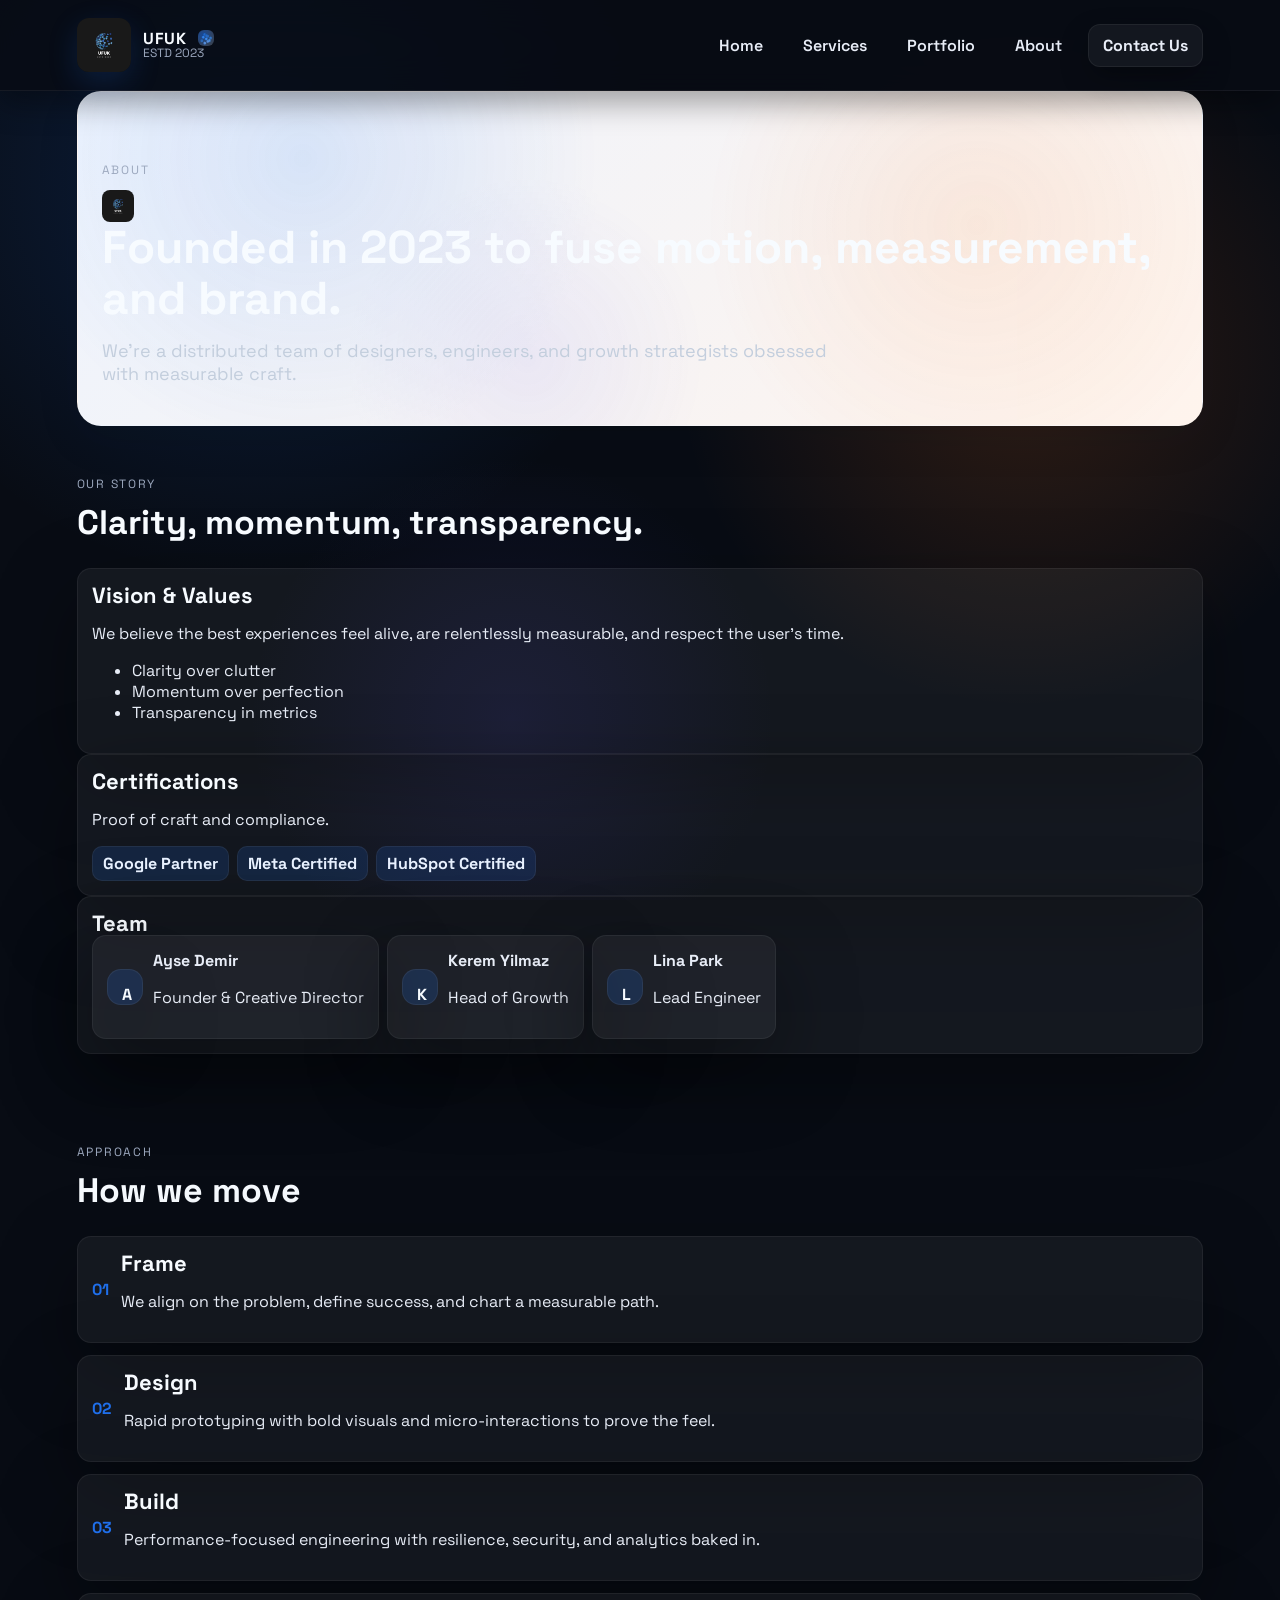
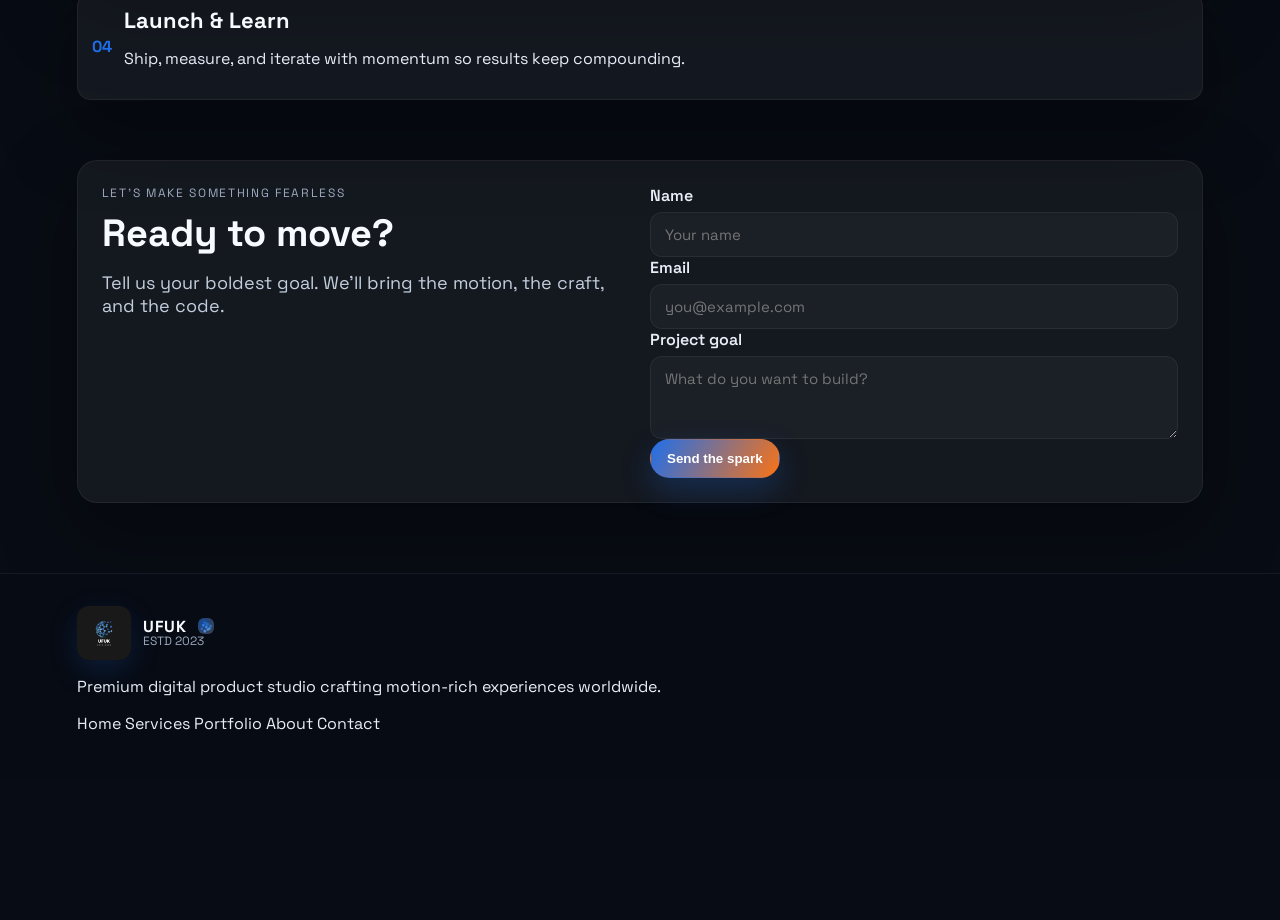
==== about.html @ c29c62eb "update" ====
<!DOCTYPE html>
<html lang="en">
<head>
  <meta charset="UTF-8">
  <meta name="viewport" content="width=device-width, initial-scale=1.0">
  <title>UFUK | About</title>
  <link rel="icon" type="image/jpeg" sizes="32x32" href="logo.jpeg">
  <link rel="shortcut icon" href="logo.jpeg">
  <link rel="apple-touch-icon" href="logo.jpeg">
  <link rel="canonical" href="https://ufuk.it.com/about.html">
  <link rel="preconnect" href="https://fonts.googleapis.com">
  <link rel="preconnect" href="https://fonts.gstatic.com" crossorigin>
  <link href="https://fonts.googleapis.com/css2?family=Space+Grotesk:wght@400;500;600;700&display=swap" rel="stylesheet">
  <link rel="stylesheet" href="style.css">
</head>
<body>

  <div class="page-wrap">
    <header class="nav">
      <div class="brand">
        <img src="logo.jpeg" alt="UFUK logo">
        <div class="brand-text">
          <span class="brand-name">UFUK <span class="logo-chip" aria-hidden="true"></span></span>
          <span class="brand-sub">ESTD 2023</span>
        </div>
      </div>
      <nav class="nav-links">
        <a href="/">Home</a>
        <a href="services.html">Services</a>
        <a href="portfolio.html">Portfolio</a>
        <a href="about.html">About</a>
        <a href="contact.html" class="pill">Contact Us</a>
      </nav>
    </header>

    <main>
      <section class="hero slim-hero">
        <div class="hero-copy">
          <p class="eyebrow">About</p>
          <h1><img class="inline-logo" src="logo.jpeg" alt="UFUK icon"> Founded in 2023 to fuse motion, measurement, and brand.</h1>
          <p class="lede">We’re a distributed team of designers, engineers, and growth strategists obsessed with measurable craft.</p>
        </div>
      </section>

      <section class="section about">
        <div class="section-header">
          <p class="eyebrow">Our story</p>
          <h2>Clarity, momentum, transparency.</h2>
        </div>
        <div class="about-grid">
          <div class="about-card">
            <h3>Vision & Values</h3>
            <p>We believe the best experiences feel alive, are relentlessly measurable, and respect the user's time.</p>
            <ul>
              <li>Clarity over clutter</li>
              <li>Momentum over perfection</li>
              <li>Transparency in metrics</li>
            </ul>
          </div>
          <div class="about-card">
            <h3>Certifications</h3>
            <p>Proof of craft and compliance.</p>
            <div class="badges">
              <span class="badge">Google Partner</span>
              <span class="badge">Meta Certified</span>
              <span class="badge">HubSpot Certified</span>
            </div>
          </div>
          <div class="about-card team">
            <h3>Team</h3>
            <div class="team-list">
              <div class="member">
                <div class="avatar">A</div>
                <div>
                  <strong>Ayse Demir</strong>
                  <p>Founder & Creative Director</p>
                </div>
              </div>
              <div class="member">
                <div class="avatar">K</div>
                <div>
                  <strong>Kerem Yilmaz</strong>
                  <p>Head of Growth</p>
                </div>
              </div>
              <div class="member">
                <div class="avatar">L</div>
                <div>
                  <strong>Lina Park</strong>
                  <p>Lead Engineer</p>
                </div>
              </div>
            </div>
          </div>
        </div>
      </section>

      <section class="section steps">
        <div class="section-header">
          <p class="eyebrow">Approach</p>
          <h2>How we move</h2>
        </div>
        <div class="step-list">
          <div class="step">
            <div class="step-number">01</div>
            <div>
              <h3>Frame</h3>
              <p>We align on the problem, define success, and chart a measurable path.</p>
            </div>
          </div>
          <div class="step">
            <div class="step-number">02</div>
            <div>
              <h3>Design</h3>
              <p>Rapid prototyping with bold visuals and micro-interactions to prove the feel.</p>
            </div>
          </div>
          <div class="step">
            <div class="step-number">03</div>
            <div>
              <h3>Build</h3>
              <p>Performance-focused engineering with resilience, security, and analytics baked in.</p>
            </div>
          </div>
          <div class="step">
            <div class="step-number">04</div>
            <div>
              <h3>Launch & Learn</h3>
              <p>Ship, measure, and iterate with momentum so results keep compounding.</p>
            </div>
          </div>
        </div>
      </section>

      <section class="section cta">
        <div class="cta-box">
          <div>
            <p class="eyebrow">Let’s make something fearless</p>
            <h2>Ready to move?</h2>
            <p class="lede">Tell us your boldest goal. We'll bring the motion, the craft, and the code.</p>
          </div>
          <form class="cta-form">
            <label>
              Name
              <input type="text" placeholder="Your name">
            </label>
            <label>
              Email
              <input type="email" placeholder="you@example.com">
            </label>
            <label>
              Project goal
              <textarea rows="3" placeholder="What do you want to build?"></textarea>
            </label>
            <button type="submit" class="pill primary">Send the spark</button>
          </form>
        </div>
      </section>
    </main>

    <footer class="footer">
      <div class="brand">
        <img src="logo.jpeg" alt="UFUK logo small">
        <div class="brand-text">
          <span class="brand-name">UFUK <span class="logo-chip" aria-hidden="true"></span></span>
          <span class="brand-sub">ESTD 2023</span>
        </div>
      </div>
      <p>Premium digital product studio crafting motion-rich experiences worldwide.</p>
      <div class="footer-links">
        <a href="/">Home</a>
        <a href="services.html">Services</a>
        <a href="portfolio.html">Portfolio</a>
        <a href="about.html">About</a>
        <a href="contact.html">Contact</a>
      </div>
    </footer>
  </div>
  <script src="script.js"></script>
</body>
</html>
---- style.css ----
:root {
  --ink: #0f172a;
  --muted: #4b5563;
  --accent: #1f6feb;
  --accent-2: #f97316;
  --bg: #080c14;
  --panel: #0f1729;
  --card: #10192b;
  --border: rgba(255, 255, 255, 0.08);
  --muted-border: rgba(255, 255, 255, 0.06);
  --shadow: 0 28px 80px rgba(0, 0, 0, 0.35);
  --gradient: radial-gradient(circle at 20% 20%, rgba(31, 111, 235, 0.2), transparent 32%),
              radial-gradient(circle at 80% 40%, rgba(249, 115, 22, 0.16), transparent 30%),
              radial-gradient(circle at 40% 80%, rgba(79, 70, 229, 0.12), transparent 25%);
  font-family: 'Space Grotesk', system-ui, -apple-system, sans-serif;
  color: var(--ink);
  background: var(--bg);
}

* {
  box-sizing: border-box;
}

body {
  margin: 0;
  background: var(--bg);
  color: #e8edf7;
  min-height: 100vh;
  overflow-x: hidden;
  background-image: var(--gradient);
  background-attachment: fixed;
}

a {
  color: inherit;
  text-decoration: none;
}

img {
  max-width: 100%;
  display: block;
}

.page-wrap {
  position: relative;
  min-height: 100vh;
  padding-bottom: 140px;
  z-index: 1;
  isolation: isolate;
}

.side-veil {
  position: fixed;
  top: 0;
  width: 36vw;
  height: 100vh;
  filter: blur(100px);
  opacity: 0.5;
  pointer-events: none;
  z-index: 0;
}

.side-veil.left {
  left: -12vw;
  background: radial-gradient(circle at 50% 30%, rgba(31, 111, 235, 0.32), transparent 60%),
              radial-gradient(circle at 30% 80%, rgba(96, 165, 250, 0.22), transparent 55%);
}

.side-veil.right {
  right: -10vw;
  background: radial-gradient(circle at 60% 20%, rgba(249, 115, 22, 0.28), transparent 55%),
              radial-gradient(circle at 40% 80%, rgba(255, 200, 160, 0.18), transparent 60%);
}

.nav {
  position: sticky;
  top: 0;
  z-index: 5;
  display: flex;
  align-items: center;
  justify-content: space-between;
  padding: 18px 6vw;
  background: rgba(8, 12, 20, 0.82);
  backdrop-filter: blur(18px);
  border-bottom: 1px solid var(--muted-border);
  box-shadow: 0 12px 30px rgba(0, 0, 0, 0.35);
  color: #e8edf7;
}

.brand {
  display: flex;
  align-items: center;
  gap: 12px;
}

.brand img {
  height: 54px;
  width: 54px;
  object-fit: cover;
  border-radius: 12px;
  box-shadow: 0 10px 30px rgba(31, 111, 235, 0.18);
}

.brand-text {
  display: grid;
  line-height: 1.1;
}

.brand-name {
  font-weight: 700;
  letter-spacing: 0.05em;
  color: #f7fbff;
}

.logo-chip {
  display: inline-block;
  width: 16px;
  height: 16px;
  margin-left: 6px;
  border-radius: 6px;
  background: radial-gradient(circle at 30% 30%, rgba(31, 111, 235, 0.6), rgba(255, 255, 255, 0.2)),
              url('favicon.svg') center/cover no-repeat;
  vertical-align: -2px;
}

.brand-sub {
  font-size: 12px;
  color: #9ca8be;
}

.nav-links {
  display: flex;
  align-items: center;
  gap: 12px;
  font-weight: 600;
  color: #e8edf7;
}

.nav-links a {
  padding: 10px 14px;
  border-radius: 12px;
  transition: color 180ms ease, background 180ms ease, transform 180ms ease;
}

.nav-links a:hover {
  color: var(--accent);
  background: rgba(31, 111, 235, 0.12);
  transform: translateY(-2px);
}

.pill {
  border-radius: 999px;
  padding: 11px 16px;
  border: 1px solid var(--muted-border);
  display: inline-flex;
  align-items: center;
  gap: 8px;
  font-weight: 700;
  color: #e8edf7;
  background: rgba(255, 255, 255, 0.05);
  box-shadow: 0 12px 28px rgba(0, 0, 0, 0.26);
  transition: transform 200ms ease, box-shadow 200ms ease, background 200ms ease, color 200ms ease;
}

.pill:hover {
  transform: translateY(-2px);
  box-shadow: 0 18px 40px rgba(0, 0, 0, 0.38);
  color: #fff;
}

main {
  position: relative;
  z-index: 1;
}

.home {
  padding: 26px 6vw 80px;
  display: grid;
  gap: 70px;
}

.eyebrow {
  text-transform: uppercase;
  letter-spacing: 0.14em;
  font-size: 12px;
  color: #9ca8be;
  margin: 0 0 12px;
}

h1, h2, h3 {
  margin: 0 0 16px;
  line-height: 1.1;
  color: #f7fbff;
}

h1 { font-size: clamp(34px, 4.4vw, 56px); }
h2 { font-size: clamp(28px, 3.2vw, 38px); }
h3 { margin: 0 0 10px; font-size: 22px; }

h3 {
  margin: 0;
}

.lede {
  margin: 0;
  max-width: 760px;
  color: #c3cedd;
  font-size: 18px;
}

.hero {
  position: relative;
  display: grid;
  grid-template-columns: repeat(auto-fit, minmax(320px, 1fr));
  gap: 30px;
  align-items: center;
  padding: 32px;
  border-radius: 32px;
  border: 1px solid var(--muted-border);
  background: linear-gradient(135deg, rgba(16, 25, 43, 0.92), rgba(10, 14, 24, 0.9));
  box-shadow: var(--shadow);
  overflow: hidden;
}

.hero::after {
  content: "";
  position: absolute;
  inset: 0;
  background: var(--gradient);
  opacity: 0.6;
  z-index: 0;
}

.hero-copy, .hero-visual {
  position: relative;
  z-index: 1;
}

.hero-badges {
  display: flex;
  gap: 10px;
  flex-wrap: wrap;
  margin-bottom: 12px;
}

.pill-soft {
  background: rgba(255, 255, 255, 0.06);
  border-color: rgba(255, 255, 255, 0.12);
  color: #d9e4f5;
  box-shadow: none;
}

.hero-actions {
  display: flex;
  gap: 10px;
  flex-wrap: wrap;
  margin: 18px 0 12px;
}

.link-inline {
  display: inline-flex;
  gap: 6px;
  align-items: center;
  font-weight: 700;
  color: var(--accent);
}

.hero-metrics {
  display: grid;
  grid-template-columns: repeat(auto-fit, minmax(220px, 1fr));
  gap: 12px;
  margin-top: 18px;
}

.metric-card {
  background: rgba(255, 255, 255, 0.04);
  border: 1px solid var(--muted-border);
  border-radius: 18px;
  padding: 16px;
  box-shadow: var(--shadow);
}

.metric-card h3 {
  font-size: 30px;
  margin: 4px 0;
  color: var(--accent);
}

.hero-visual {
  background: rgba(255, 255, 255, 0.04);
  border: 1px solid var(--muted-border);
  border-radius: 22px;
  padding: 18px;
  box-shadow: var(--shadow);
  backdrop-filter: blur(4px);
}

.hero-visual__glow {
  position: absolute;
  inset: 0;
  background: radial-gradient(circle at 20% 20%, rgba(31, 111, 235, 0.25), transparent 40%),
              radial-gradient(circle at 80% 60%, rgba(249, 115, 22, 0.2), transparent 35%);
  filter: blur(30px);
  z-index: 0;
}

.hero-visual__inner {
  position: relative;
  z-index: 1;
  border: 1px solid var(--muted-border);
  border-radius: 16px;
  padding: 18px;
  background: rgba(8, 12, 20, 0.72);
}

.hero-checklist {
  list-style: none;
  padding: 0;
  margin: 14px 0 0;
  display: grid;
  gap: 10px;
}

.hero-checklist li {
  background: rgba(255, 255, 255, 0.04);
  border: 1px dashed var(--muted-border);
  padding: 12px;
  border-radius: 12px;
}

.hero-checklist span {
  font-weight: 700;
  display: block;
  margin-bottom: 4px;
}

.hero-checklist small {
  color: #9ca8be;
}

.hero-visual__cta {
  display: flex;
  flex-wrap: wrap;
  gap: 8px;
  margin-top: 14px;
}

.section {
  margin: 0;
  padding: 10px 0 0;
}

.section-header {
  max-width: 820px;
  margin-bottom: 18px;
}

.wave {
  background: linear-gradient(180deg, rgba(255, 255, 255, 0.02), rgba(8, 12, 20, 0));
  padding: 10px 0 0;
}

.capsule-grid {
  display: grid;
  grid-template-columns: repeat(auto-fit, minmax(240px, 1fr));
  gap: 16px;
}

.capsule {
  background: rgba(255, 255, 255, 0.04);
  border: 1px solid var(--muted-border);
  border-radius: 18px;
  padding: 18px;
  box-shadow: var(--shadow);
  display: grid;
  gap: 12px;
}

.capsule-top {
  display: flex;
  justify-content: space-between;
  align-items: center;
}

.tag {
  padding: 8px 12px;
  border-radius: 999px;
  background: rgba(31, 111, 235, 0.14);
  color: var(--accent);
  font-weight: 700;
  border: 1px solid rgba(31, 111, 235, 0.3);
}

.dot {
  width: 12px;
  height: 12px;
  border-radius: 50%;
  background: radial-gradient(circle, var(--accent), var(--accent-2));
}

.chip-row {
  display: flex;
  gap: 8px;
  flex-wrap: wrap;
}

.chip {
  display: inline-flex;
  padding: 8px 12px;
  border-radius: 999px;
  background: rgba(255, 255, 255, 0.06);
  color: #d6e1f3;
  border: 1px solid var(--muted-border);
  font-weight: 700;
  font-size: 12px;
}

/* Legacy / other pages service wall */
.services-wall {
  background: rgba(16, 25, 43, 0.8);
  border: 1px solid var(--muted-border);
  border-radius: 24px;
  box-shadow: var(--shadow);
  padding: 26px;
  position: relative;
  overflow: hidden;
}

.services-wall::after {
  content: "";
  position: absolute;
  inset: 10px 12px auto auto;
  width: 220px;
  height: 220px;
  background: url('icon.jpeg') no-repeat center/contain;
  opacity: 0.06;
  filter: drop-shadow(0 12px 20px rgba(0, 0, 0, 0.3));
  pointer-events: none;
}

.services-grid {
  display: grid;
  grid-template-columns: repeat(auto-fit, minmax(260px, 1fr));
  gap: 18px;
}

.service-card {
  background: rgba(255, 255, 255, 0.04);
  border: 1px solid var(--muted-border);
  border-radius: 18px;
  padding: 0;
  box-shadow: var(--shadow);
  overflow: hidden;
  transition: transform 180ms ease, box-shadow 180ms ease, border-color 180ms ease;
}

.service-card:hover {
  transform: translateY(-6px);
  box-shadow: 0 24px 70px rgba(0, 0, 0, 0.35);
  border-color: rgba(31, 111, 235, 0.25);
}

.service-card summary {
  list-style: none;
  cursor: pointer;
  padding: 18px 18px 16px;
  display: flex;
  align-items: center;
  justify-content: space-between;
  gap: 12px;
}

.service-card summary::-webkit-details-marker {
  display: none;
}

.service-title {
  font-weight: 700;
  line-height: 1.2;
}

.chevron {
  font-size: 22px;
  color: #9ca8be;
  transition: transform 180ms ease, color 180ms ease;
}

.service-card[open] .chevron {
  transform: rotate(90deg);
  color: var(--accent);
}

.service-body {
  padding: 0 18px 18px;
  border-top: 1px solid var(--muted-border);
  color: #c3cedd;
  line-height: 1.6;
  background: linear-gradient(180deg, rgba(31, 111, 235, 0.08), transparent 30%);
}

.service-body p {
  margin: 14px 0 0;
}

.case-grid {
  display: grid;
  grid-template-columns: repeat(auto-fit, minmax(260px, 1fr));
  gap: 14px;
}

.case-card {
  background: linear-gradient(160deg, rgba(16, 25, 43, 0.9), rgba(12, 18, 32, 0.8));
  border: 1px solid var(--muted-border);
  border-radius: 18px;
  padding: 18px;
  box-shadow: var(--shadow);
  position: relative;
}

.case-top {
  display: flex;
  justify-content: space-between;
  align-items: center;
  margin-bottom: 8px;
}

.stat-bubble {
  padding: 8px 12px;
  border-radius: 12px;
  background: rgba(31, 111, 235, 0.15);
  color: #e3ecff;
  font-weight: 700;
  border: 1px solid var(--muted-border);
}

.process-rail {
  display: grid;
  grid-template-columns: repeat(auto-fit, minmax(260px, 1fr));
  gap: 12px;
}

.process-step {
  background: rgba(255, 255, 255, 0.04);
  border: 1px solid var(--muted-border);
  border-radius: 16px;
  padding: 14px;
  display: flex;
  gap: 12px;
  align-items: flex-start;
  box-shadow: var(--shadow);
}

.step-number {
  font-weight: 800;
  color: var(--accent);
}

.cta-banner {
  background: linear-gradient(120deg, rgba(31, 111, 235, 0.35), rgba(249, 115, 22, 0.28));
  border: 1px solid rgba(255, 255, 255, 0.18);
  border-radius: 20px;
  padding: 22px;
  display: flex;
  flex-wrap: wrap;
  align-items: center;
  justify-content: space-between;
  gap: 12px;
  box-shadow: var(--shadow);
}

.cta-actions {
  display: flex;
  gap: 10px;
  flex-wrap: wrap;
}

.tilt-card {
  transition: transform 180ms ease, box-shadow 180ms ease;
}

.footer {
  position: relative;
  margin-top: 30px;
  padding: 32px 6vw 46px;
  border-top: 1px solid var(--muted-border);
  background: rgba(8, 12, 20, 0.92);
  backdrop-filter: blur(10px);
  z-index: 1;
}

.footer-inner {
  display: flex;
  align-items: center;
  justify-content: space-between;
  gap: 20px;
  flex-wrap: wrap;
}

.footer h3 {
  margin: 6px 0 0;
}

.social-links {
  display: flex;
  gap: 12px;
  flex-wrap: wrap;
}

.social-link {
  padding: 10px 14px;
  border-radius: 12px;
  border: 1px solid var(--border);
  background: var(--card);
  box-shadow: 0 10px 28px rgba(15, 23, 42, 0.06);
  font-weight: 600;
  transition: transform 180ms ease, box-shadow 180ms ease, color 180ms ease, border-color 180ms ease;
}

.social-link:hover {
  transform: translateY(-3px);
  box-shadow: 0 18px 40px rgba(15, 23, 42, 0.14);
  color: var(--accent);
  border-color: rgba(31, 111, 235, 0.35);
}

.social-link.highlight {
  background: linear-gradient(120deg, var(--accent), var(--accent-2));
  color: #fff;
  border-color: transparent;
  box-shadow: 0 18px 40px rgba(31, 111, 235, 0.35);
}

.social-link.highlight:hover {
  color: #fff;
  transform: translateY(-4px) scale(1.01);
}

@media (max-width: 720px) {
  .nav {
    padding: 14px 16px;
  }
  .nav-links {
    gap: 8px;
  }
  .services-page {
    padding: 50px 16px 30px;
  }
  .services-wall {
    padding: 18px;
  }
  .services-grid {
    grid-template-columns: 1fr;
  }
}
.reveal {
  animation: fadeUp 420ms ease forwards;
}

@keyframes fadeUp {
  from { opacity: 0; transform: translateY(10px); }
  to { opacity: 1; transform: translateY(0); }
}
/* Shared section and legacy layouts so other pages keep structure */
.section {
  margin: 0 6vw;
  padding: 50px 0 40px;
}

.section-header {
  max-width: 780px;
  margin-bottom: 26px;
}

.section-header h2 {
  margin: 6px 0 10px;
  font-size: clamp(26px, 3vw, 34px);
}

.section-header .lede {
  margin: 0;
}

.hero {
  margin: 0 6vw;
  padding: 70px 0 40px;
  display: grid;
  grid-template-columns: repeat(auto-fit, minmax(280px, 1fr));
  gap: 30px;
  align-items: center;
  background: linear-gradient(135deg, rgba(31, 111, 235, 0.08), rgba(249, 115, 22, 0.08)), #fff;
  border: 1px solid var(--border);
  border-radius: 24px;
  box-shadow: 0 14px 46px rgba(15, 23, 42, 0.08);
}

.hero.slim-hero {
  min-height: auto;
}

.hero-copy {
  padding: 0 24px;
}

.hero-copy h1 {
  font-size: clamp(30px, 4vw, 46px);
}

.hero-actions {
  display: flex;
  gap: 12px;
  flex-wrap: wrap;
  margin-top: 16px;
}

.stats {
  background: rgba(255, 255, 255, 0.05);
  border: 1px solid var(--muted-border);
  border-radius: 24px;
  padding: 40px 26px;
  box-shadow: var(--shadow);
}

.stats-grid {
  display: grid;
  grid-template-columns: repeat(auto-fit, minmax(150px, 1fr));
  gap: 20px;
  text-align: center;
}

.stat h3 {
  font-size: 36px;
  font-weight: 700;
  color: var(--accent);
  margin: 0 0 8px;
}

.stat p {
  margin: 0;
  color: #c3cedd;
  font-weight: 600;
}

.inline-logo {
  height: 32px;
  width: 32px;
  object-fit: cover;
  margin-right: 10px;
  vertical-align: middle;
  border-radius: 8px;
}

/* Legacy service cards in services.html */
article.service-card {
  padding: 18px;
}

.service-card ul {
  padding-left: 20px;
  margin: 14px 0 0;
  color: #c3cedd;
}

.card-top {
  display: flex;
  align-items: center;
  justify-content: space-between;
  margin-bottom: 10px;
  font-weight: 700;
}

.tag {
  padding: 6px 10px;
  border-radius: 10px;
  background: rgba(31, 111, 235, 0.16);
  color: #e8f1ff;
  border: 1px solid var(--muted-border);
}

.price {
  color: #c3cedd;
}

/* CTA + contact form */
.section.cta {
  padding-top: 20px;
}

.cta-box {
  background: rgba(255, 255, 255, 0.05);
  border: 1px solid var(--muted-border);
  border-radius: 20px;
  padding: 24px;
  box-shadow: var(--shadow);
  display: grid;
  grid-template-columns: repeat(auto-fit, minmax(260px, 1fr));
  gap: 20px;
}

.cta-form label {
  display: grid;
  gap: 6px;
  font-weight: 600;
  color: #e8edf7;
}

.cta-form input,
.cta-form textarea {
  padding: 12px 14px;
  border-radius: 12px;
  border: 1px solid var(--muted-border);
  background: rgba(255, 255, 255, 0.03);
  font-family: inherit;
  font-size: 15px;
  color: #f7fbff;
}

.contact-info {
  background: rgba(255, 255, 255, 0.04);
  border: 1px dashed var(--muted-border);
  border-radius: 14px;
  padding: 14px;
}

.socials {
  display: flex;
  gap: 10px;
  flex-wrap: wrap;
}

.socials a {
  padding: 8px 12px;
  border-radius: 10px;
  background: rgba(255, 255, 255, 0.06);
  border: 1px solid var(--muted-border);
  font-weight: 600;
  color: #e8edf7;
}

/* FAQ + blog */
.faq-list details {
  background: rgba(255, 255, 255, 0.05);
  border: 1px solid var(--muted-border);
  border-radius: 14px;
  padding: 12px 14px;
  margin-bottom: 10px;
  box-shadow: var(--shadow);
  color: #e8edf7;
}

.faq-list summary {
  cursor: pointer;
  font-weight: 700;
  color: #f7fbff;
}

.blog-grid,
.portfolio-grid {
  display: grid;
  grid-template-columns: repeat(auto-fit, minmax(260px, 1fr));
  gap: 16px;
}

.tile,
.folio-card,
.quote-card,
.about-card,
.step,
.member,
.member .avatar {
  background: rgba(255, 255, 255, 0.05);
  border: 1px solid var(--muted-border);
  border-radius: 14px;
  padding: 14px;
  box-shadow: var(--shadow);
}

.tile h3,
.folio-card h3,
.about-card h3 {
  margin-top: 0;
  color: #f7fbff;
}

.metrics,
.badges,
.team-list {
  display: flex;
  gap: 8px;
  flex-wrap: wrap;
}

.badge {
  padding: 6px 10px;
  border-radius: 10px;
  background: rgba(31, 111, 235, 0.16);
  color: #e8f1ff;
  border: 1px solid var(--muted-border);
  font-weight: 700;
}

.step-list {
  display: grid;
  gap: 12px;
}

.step {
  display: flex;
  gap: 12px;
  align-items: center;
}

.step-number {
  font-weight: 800;
  color: var(--accent);
}

.member {
  display: flex;
  gap: 10px;
  align-items: center;
}

.member .avatar {
  height: 36px;
  width: 36px;
  display: grid;
  place-items: center;
  font-weight: 800;
  color: #f7fbff;
  background: rgba(31, 111, 235, 0.18);
}
.pill.primary {
  background: linear-gradient(120deg, var(--accent), var(--accent-2));
  color: #fff;
  border-color: transparent;
  box-shadow: 0 12px 30px rgba(31, 111, 235, 0.25);
}

.pill.ghost {
  background: #f1f5f9;
  color: var(--ink);
}

.tilt-card {
  transition: transform 180ms ease, box-shadow 180ms ease;
}

@media (max-width: 900px) {
  .nav {
    padding: 14px 18px;
  }
  .home {
    padding: 18px 18px 60px;
    gap: 50px;
  }
  .hero {
    padding: 22px;
  }
  .hero-metrics {
    grid-template-columns: repeat(auto-fit, minmax(180px, 1fr));
  }
  .cta-banner {
    flex-direction: column;
    align-items: flex-start;
  }
}

@media (max-width: 720px) {
  .nav {
    padding: 14px 16px;
  }
  .nav-links {
    gap: 8px;
  }
  .services-page {
    padding: 50px 16px 30px;
  }
  .services-wall {
    padding: 18px;
  }
  .services-grid {
    grid-template-columns: 1fr;
  }
  .hero {
    grid-template-columns: 1fr;
  }
}
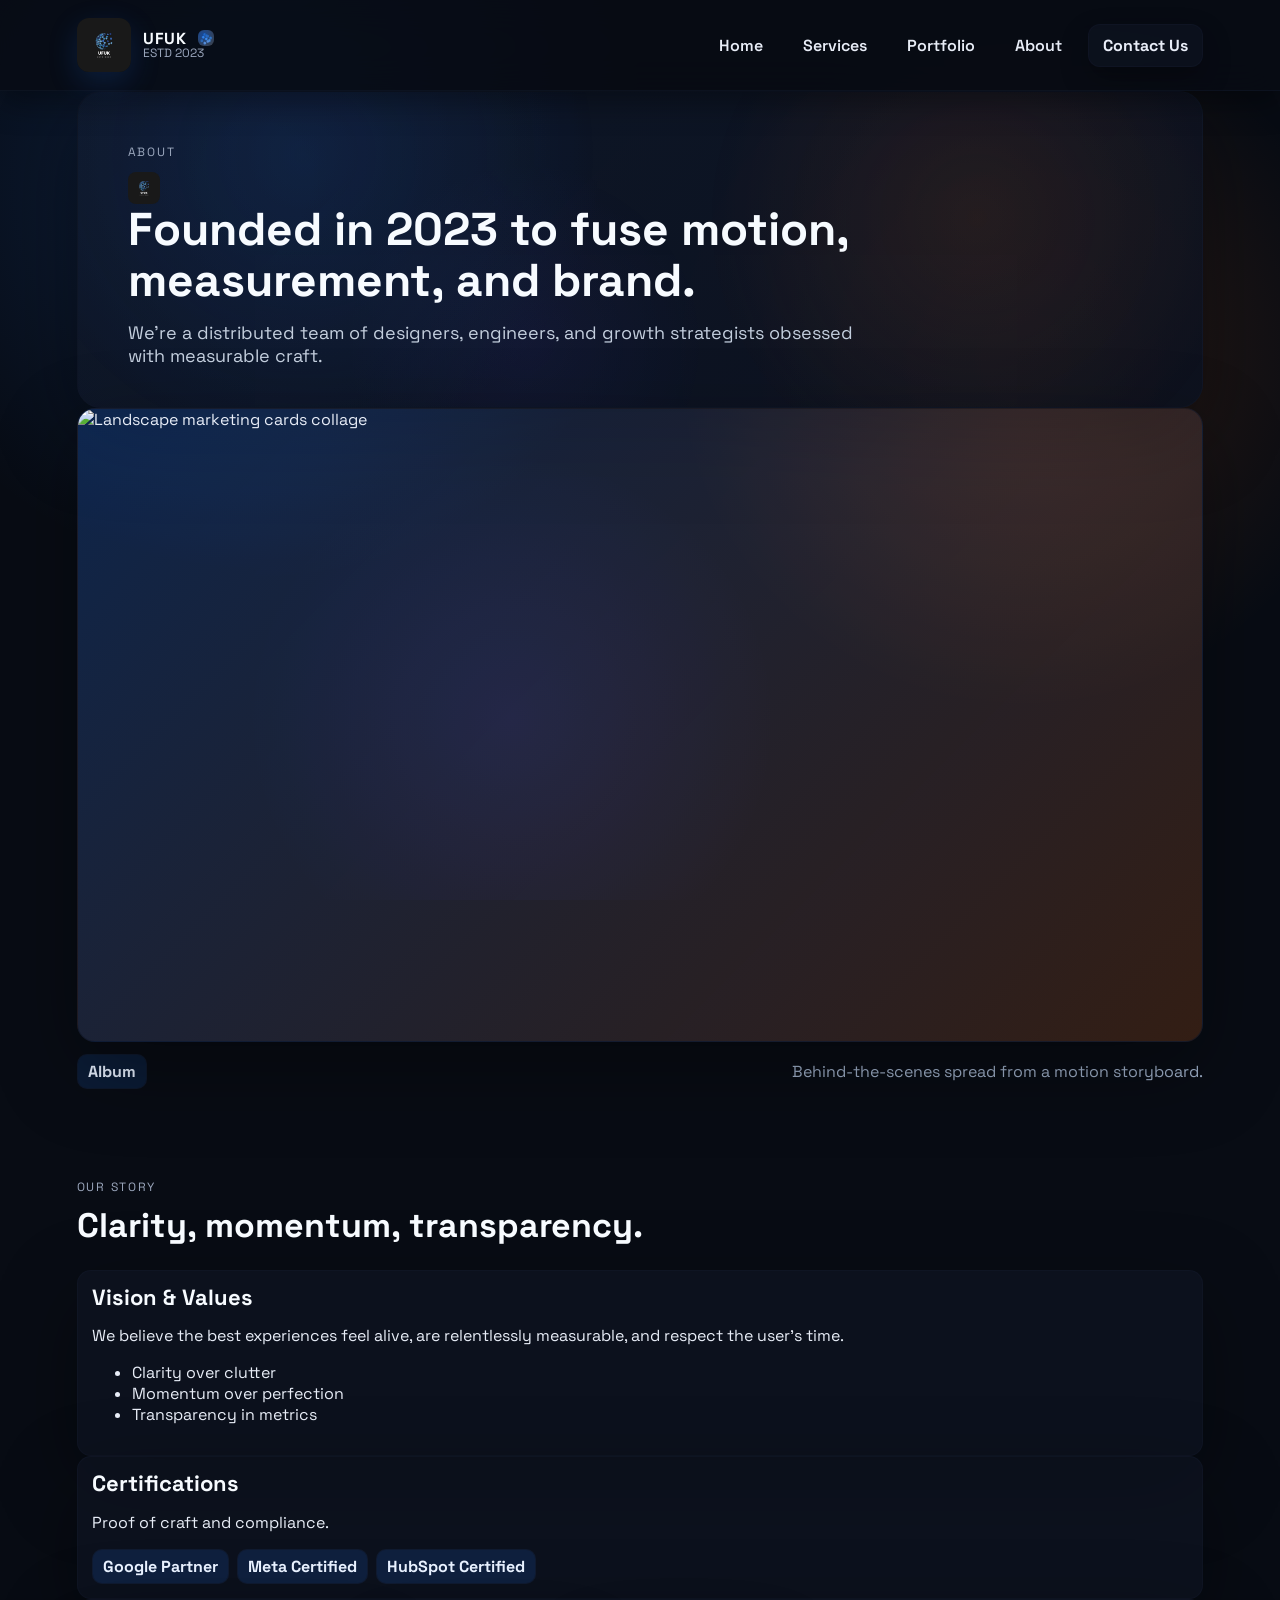
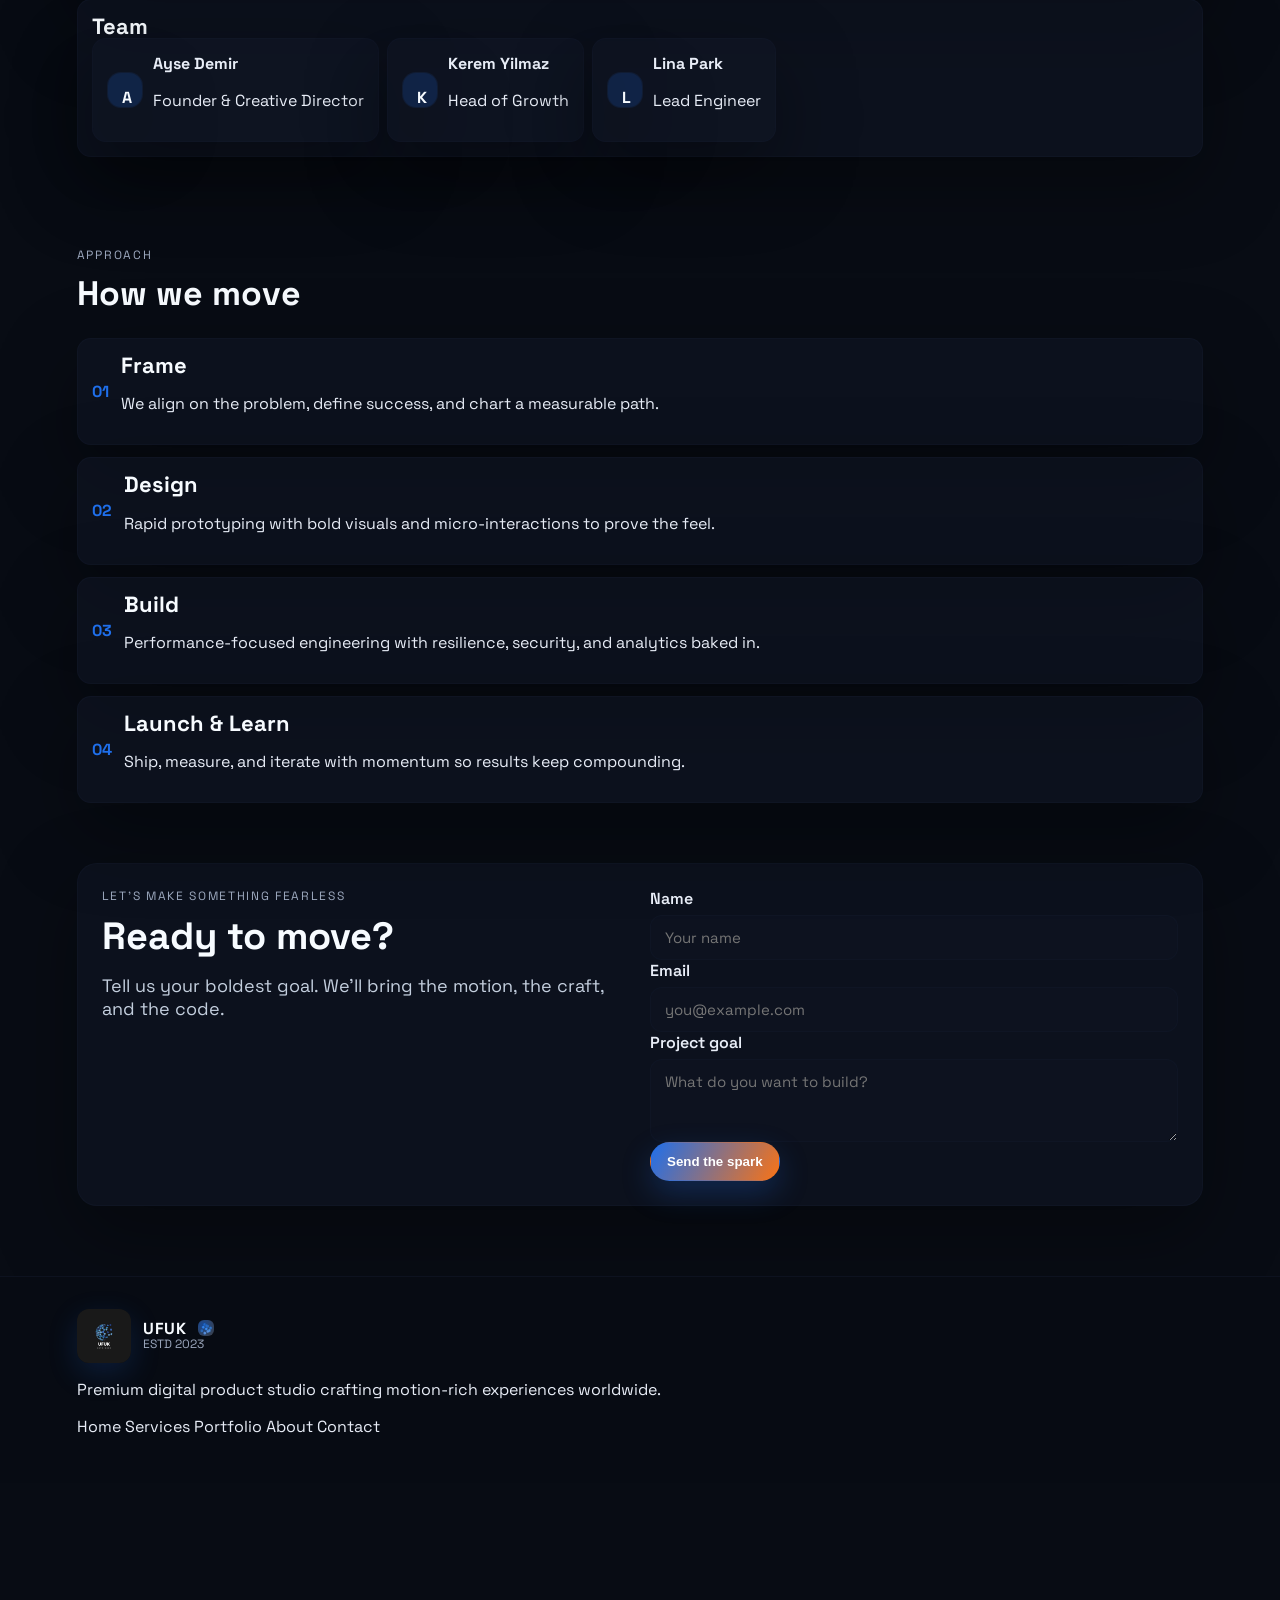
==== commit 72c38199: "update" ====
--- a/about.html
+++ b/about.html
@@ -39,6 +39,16 @@
           <p class="eyebrow">About</p>
           <h1><img class="inline-logo" src="logo.jpeg" alt="UFUK icon"> Founded in 2023 to fuse motion, measurement, and brand.</h1>
           <p class="lede">We’re a distributed team of designers, engineers, and growth strategists obsessed with measurable craft.</p>
+        </div>
+      </section>
+
+      <section class="section album-strip">
+        <div class="album-frame tilt-card">
+          <img src="TL0OQ40ZBvd.png" alt="Landscape marketing cards collage">
+        </div>
+        <div class="album-caption">
+          <span class="tag">Album</span>
+          <p>Behind-the-scenes spread from a motion storyboard.</p>
         </div>
       </section>
 
--- a/style.css
+++ b/style.css
@@ -6,8 +6,17 @@
   --bg: #080c14;
   --panel: #0f1729;
   --card: #10192b;
-  --border: rgba(255, 255, 255, 0.08);
-  --muted-border: rgba(255, 255, 255, 0.06);
+  --frost-base: 18, 24, 40;
+  --frost-02: rgba(var(--frost-base), 0.22);
+  --frost-03: rgba(var(--frost-base), 0.32);
+  --frost-04: rgba(var(--frost-base), 0.42);
+  --frost-05: rgba(var(--frost-base), 0.52);
+  --frost-06: rgba(var(--frost-base), 0.6);
+  --frost-08: rgba(var(--frost-base), 0.72);
+  --frost-12: rgba(var(--frost-base), 0.82);
+  --frost-18: rgba(var(--frost-base), 0.9);
+  --border: var(--frost-08);
+  --muted-border: var(--frost-06);
   --shadow: 0 28px 80px rgba(0, 0, 0, 0.35);
   --gradient: radial-gradient(circle at 20% 20%, rgba(31, 111, 235, 0.2), transparent 32%),
               radial-gradient(circle at 80% 40%, rgba(249, 115, 22, 0.16), transparent 30%),
@@ -157,7 +166,7 @@
   gap: 8px;
   font-weight: 700;
   color: #e8edf7;
-  background: rgba(255, 255, 255, 0.05);
+  background: var(--frost-05);
   box-shadow: 0 12px 28px rgba(0, 0, 0, 0.26);
   transition: transform 200ms ease, box-shadow 200ms ease, background 200ms ease, color 200ms ease;
 }
@@ -244,8 +253,8 @@
 }
 
 .pill-soft {
-  background: rgba(255, 255, 255, 0.06);
-  border-color: rgba(255, 255, 255, 0.12);
+  background: var(--frost-06);
+  border-color: var(--frost-12);
   color: #d9e4f5;
   box-shadow: none;
 }
@@ -273,7 +282,7 @@
 }
 
 .metric-card {
-  background: rgba(255, 255, 255, 0.04);
+  background: var(--frost-04);
   border: 1px solid var(--muted-border);
   border-radius: 18px;
   padding: 16px;
@@ -287,7 +296,7 @@
 }
 
 .hero-visual {
-  background: rgba(255, 255, 255, 0.04);
+  background: var(--frost-04);
   border: 1px solid var(--muted-border);
   border-radius: 22px;
   padding: 18px;
@@ -322,7 +331,7 @@
 }
 
 .hero-checklist li {
-  background: rgba(255, 255, 255, 0.04);
+  background: var(--frost-04);
   border: 1px dashed var(--muted-border);
   padding: 12px;
   border-radius: 12px;
@@ -356,7 +365,7 @@
 }
 
 .wave {
-  background: linear-gradient(180deg, rgba(255, 255, 255, 0.02), rgba(8, 12, 20, 0));
+  background: linear-gradient(180deg, var(--frost-02), rgba(8, 12, 20, 0));
   padding: 10px 0 0;
 }
 
@@ -367,7 +376,7 @@
 }
 
 .capsule {
-  background: rgba(255, 255, 255, 0.04);
+  background: var(--frost-04);
   border: 1px solid var(--muted-border);
   border-radius: 18px;
   padding: 18px;
@@ -408,7 +417,7 @@
   display: inline-flex;
   padding: 8px 12px;
   border-radius: 999px;
-  background: rgba(255, 255, 255, 0.06);
+  background: var(--frost-06);
   color: #d6e1f3;
   border: 1px solid var(--muted-border);
   font-weight: 700;
@@ -445,7 +454,7 @@
 }
 
 .service-card {
-  background: rgba(255, 255, 255, 0.04);
+  background: var(--frost-04);
   border: 1px solid var(--muted-border);
   border-radius: 18px;
   padding: 0;
@@ -540,7 +549,7 @@
 }
 
 .process-step {
-  background: rgba(255, 255, 255, 0.04);
+  background: var(--frost-04);
   border: 1px solid var(--muted-border);
   border-radius: 16px;
   padding: 14px;
@@ -557,7 +566,7 @@
 
 .cta-banner {
   background: linear-gradient(120deg, rgba(31, 111, 235, 0.35), rgba(249, 115, 22, 0.28));
-  border: 1px solid rgba(255, 255, 255, 0.18);
+  border: 1px solid var(--frost-18);
   border-radius: 20px;
   padding: 22px;
   display: flex;
@@ -682,15 +691,16 @@
 
 .hero {
   margin: 0 6vw;
-  padding: 70px 0 40px;
+  padding: 52px 26px 40px;
   display: grid;
   grid-template-columns: repeat(auto-fit, minmax(280px, 1fr));
   gap: 30px;
   align-items: center;
-  background: linear-gradient(135deg, rgba(31, 111, 235, 0.08), rgba(249, 115, 22, 0.08)), #fff;
-  border: 1px solid var(--border);
+  background: linear-gradient(135deg, rgba(16, 25, 43, 0.9), rgba(12, 18, 32, 0.88));
+  border: 1px solid var(--muted-border);
   border-radius: 24px;
-  box-shadow: 0 14px 46px rgba(15, 23, 42, 0.08);
+  box-shadow: var(--shadow);
+  overflow: hidden;
 }
 
 .hero.slim-hero {
@@ -713,7 +723,7 @@
 }
 
 .stats {
-  background: rgba(255, 255, 255, 0.05);
+  background: var(--frost-05);
   border: 1px solid var(--muted-border);
   border-radius: 24px;
   padding: 40px 26px;
@@ -786,7 +796,7 @@
 }
 
 .cta-box {
-  background: rgba(255, 255, 255, 0.05);
+  background: var(--frost-05);
   border: 1px solid var(--muted-border);
   border-radius: 20px;
   padding: 24px;
@@ -808,14 +818,14 @@
   padding: 12px 14px;
   border-radius: 12px;
   border: 1px solid var(--muted-border);
-  background: rgba(255, 255, 255, 0.03);
+  background: var(--frost-03);
   font-family: inherit;
   font-size: 15px;
   color: #f7fbff;
 }
 
 .contact-info {
-  background: rgba(255, 255, 255, 0.04);
+  background: var(--frost-04);
   border: 1px dashed var(--muted-border);
   border-radius: 14px;
   padding: 14px;
@@ -830,7 +840,7 @@
 .socials a {
   padding: 8px 12px;
   border-radius: 10px;
-  background: rgba(255, 255, 255, 0.06);
+  background: var(--frost-06);
   border: 1px solid var(--muted-border);
   font-weight: 600;
   color: #e8edf7;
@@ -838,7 +848,7 @@
 
 /* FAQ + blog */
 .faq-list details {
-  background: rgba(255, 255, 255, 0.05);
+  background: var(--frost-05);
   border: 1px solid var(--muted-border);
   border-radius: 14px;
   padding: 12px 14px;
@@ -858,6 +868,97 @@
   display: grid;
   grid-template-columns: repeat(auto-fit, minmax(260px, 1fr));
   gap: 16px;
+}
+
+.gallery-grid {
+  display: grid;
+  grid-template-columns: repeat(auto-fit, minmax(240px, 1fr));
+  gap: 14px;
+}
+
+.gallery-card {
+  background: var(--frost-04);
+  border: 1px solid var(--muted-border);
+  border-radius: 16px;
+  padding: 10px;
+  display: grid;
+  gap: 10px;
+  position: relative;
+  overflow: hidden;
+}
+
+.gallery-thumb {
+  position: relative;
+  border-radius: 12px;
+  overflow: hidden;
+  aspect-ratio: 16 / 9;
+  background: linear-gradient(120deg, rgba(31, 111, 235, 0.24), rgba(249, 115, 22, 0.18));
+}
+
+.gallery-thumb img {
+  width: 100%;
+  height: 100%;
+  object-fit: cover;
+  display: block;
+  filter: saturate(1.05);
+}
+
+.gallery-card::after {
+  content: "";
+  position: absolute;
+  inset: 8px;
+  border-radius: 14px;
+  border: 1px solid var(--muted-border);
+  pointer-events: none;
+}
+
+.gallery-meta {
+  display: grid;
+  gap: 6px;
+  padding: 4px;
+  color: #dfe7f5;
+}
+
+.gallery-meta p {
+  margin: 0;
+  color: #b6c3d8;
+  font-size: 14px;
+}
+
+.album-strip {
+  padding-top: 0;
+}
+
+.album-frame {
+  position: relative;
+  border-radius: 18px;
+  overflow: hidden;
+  aspect-ratio: 16 / 9;
+  background: linear-gradient(135deg, rgba(31, 111, 235, 0.25), rgba(249, 115, 22, 0.18));
+  border: 1px solid var(--muted-border);
+  box-shadow: var(--shadow);
+}
+
+.album-frame img {
+  width: 100%;
+  height: 100%;
+  object-fit: cover;
+  display: block;
+  filter: saturate(1.03);
+}
+
+.album-caption {
+  display: flex;
+  align-items: center;
+  justify-content: space-between;
+  gap: 12px;
+  margin-top: 12px;
+  color: #c5d2e6;
+}
+
+.album-caption p {
+  margin: 0;
+  color: #9fb0c9;
 }
 
 .tile,
@@ -867,7 +968,7 @@
 .step,
 .member,
 .member .avatar {
-  background: rgba(255, 255, 255, 0.05);
+  background: var(--frost-05);
   border: 1px solid var(--muted-border);
   border-radius: 14px;
   padding: 14px;
@@ -937,8 +1038,9 @@
 }
 
 .pill.ghost {
-  background: #f1f5f9;
-  color: var(--ink);
+  background: var(--frost-08);
+  color: #e8edf7;
+  border-color: var(--muted-border);
 }
 
 .tilt-card {
@@ -985,3 +1087,4 @@
     grid-template-columns: 1fr;
   }
 }
+
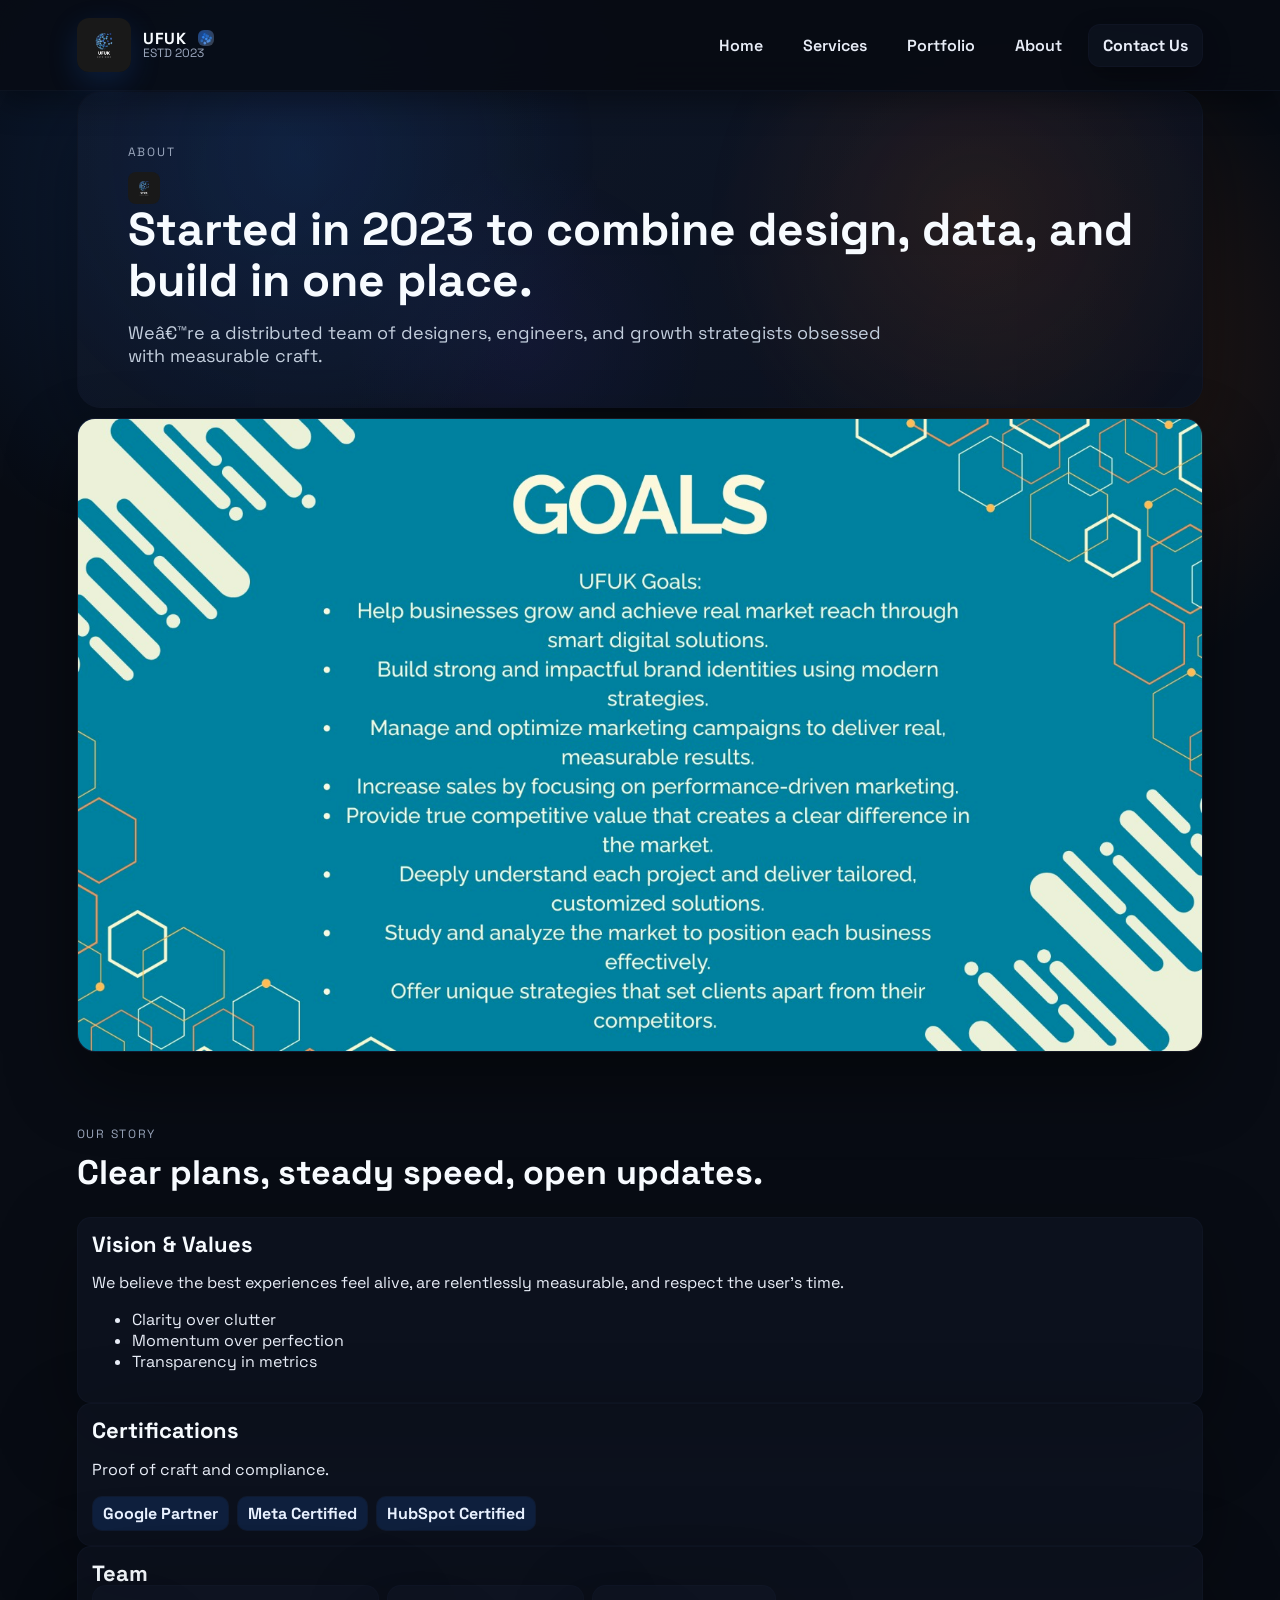
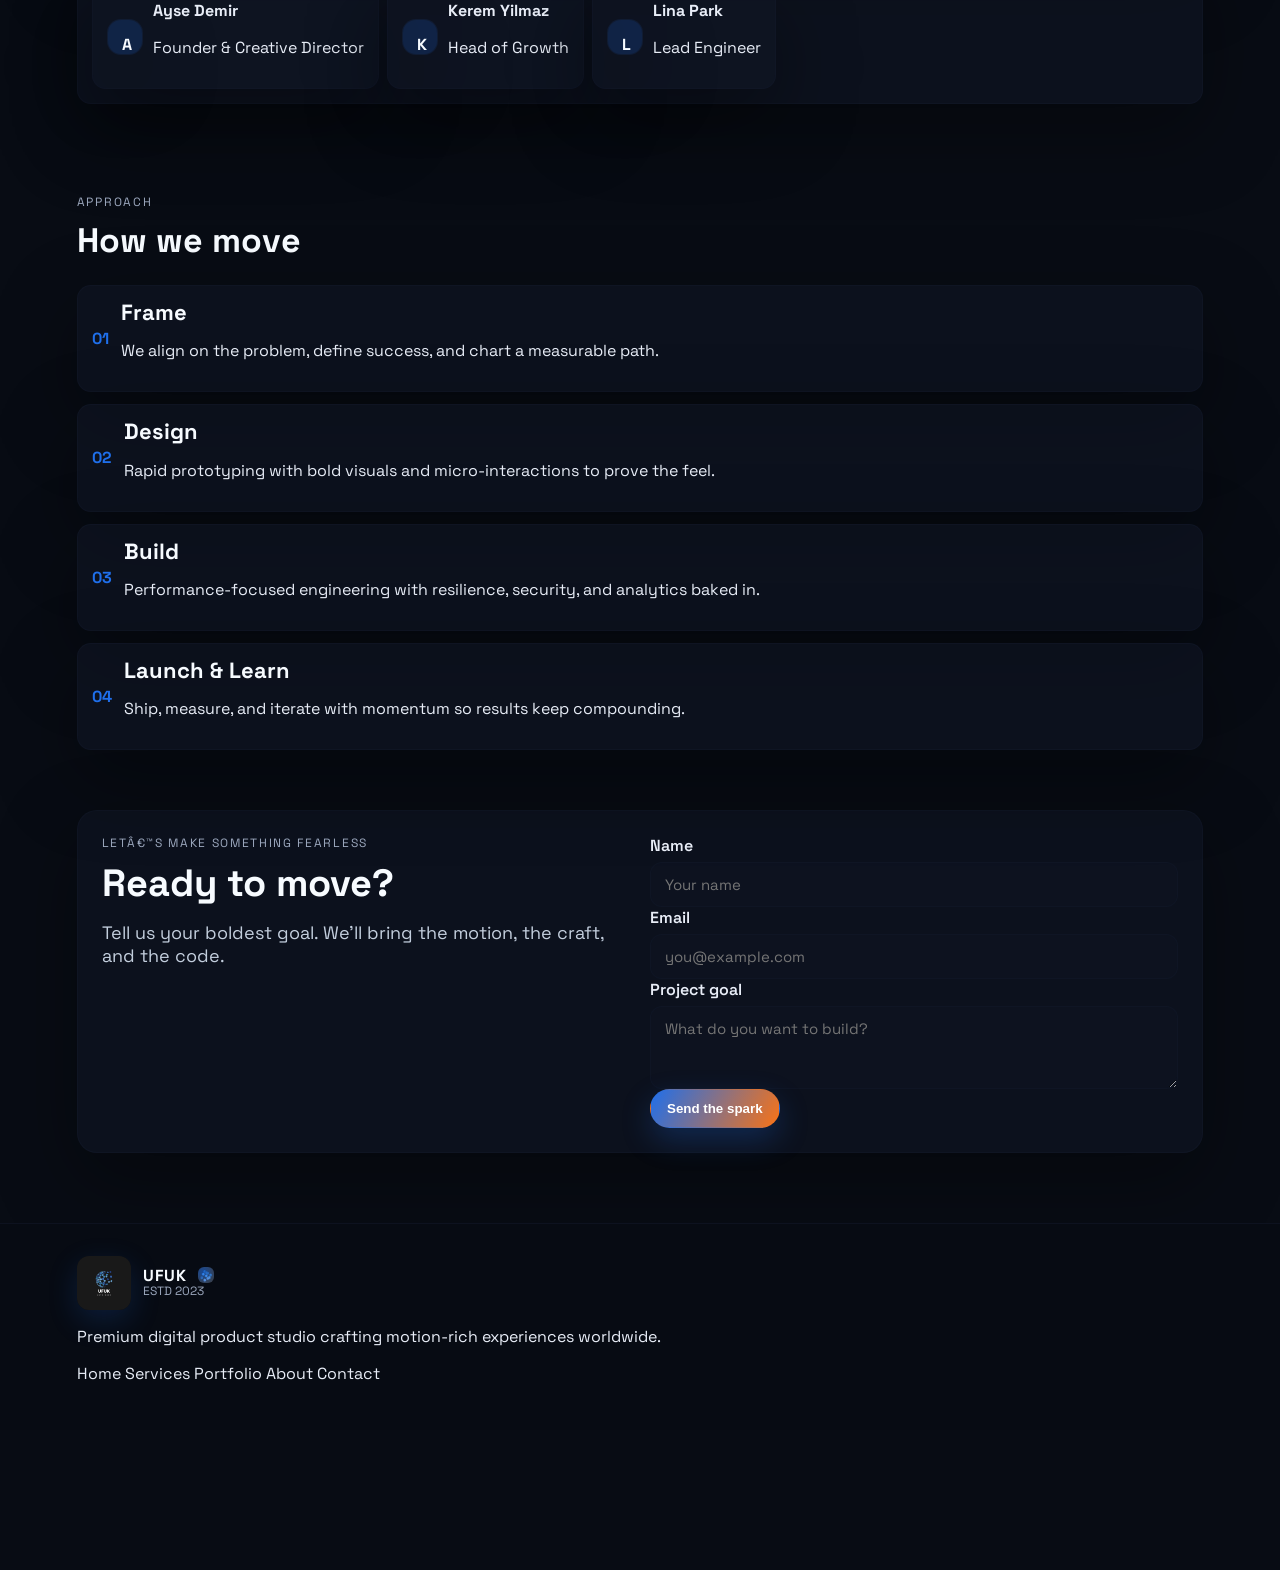
==== commit f0c9d439: "update" ====
--- a/about.html
+++ b/about.html
@@ -1,4 +1,4 @@
-<!DOCTYPE html>
+﻿<!DOCTYPE html>
 <html lang="en">
 <head>
   <meta charset="UTF-8">
@@ -37,14 +37,14 @@
       <section class="hero slim-hero">
         <div class="hero-copy">
           <p class="eyebrow">About</p>
-          <h1><img class="inline-logo" src="logo.jpeg" alt="UFUK icon"> Founded in 2023 to fuse motion, measurement, and brand.</h1>
-          <p class="lede">We’re a distributed team of designers, engineers, and growth strategists obsessed with measurable craft.</p>
+          <h1><img class="inline-logo" src="logo.jpeg" alt="UFUK icon"> Started in 2023 to combine design, data, and build in one place.</h1>
+          <p class="lede">Weâ€™re a distributed team of designers, engineers, and growth strategists obsessed with measurable craft.</p>
         </div>
       </section>
 
       <section class="section album-strip">
         <div class="album-frame tilt-card">
-          <img src="TL0OQ40ZBvd.png" alt="Landscape marketing cards collage">
+          <img src="photo/TL0OQ40ZBvd.png" alt="Landscape marketing cards collage">
         </div>
         <div class="album-caption">
           <span class="tag">Album</span>
@@ -55,7 +55,7 @@
       <section class="section about">
         <div class="section-header">
           <p class="eyebrow">Our story</p>
-          <h2>Clarity, momentum, transparency.</h2>
+          <h2>Clear plans, steady speed, open updates.</h2>
         </div>
         <div class="about-grid">
           <div class="about-card">
@@ -145,7 +145,7 @@
       <section class="section cta">
         <div class="cta-box">
           <div>
-            <p class="eyebrow">Let’s make something fearless</p>
+            <p class="eyebrow">Letâ€™s make something fearless</p>
             <h2>Ready to move?</h2>
             <p class="lede">Tell us your boldest goal. We'll bring the motion, the craft, and the code.</p>
           </div>
@@ -189,3 +189,5 @@
   <script src="script.js"></script>
 </body>
 </html>
+
+
--- a/style.css
+++ b/style.css
@@ -583,8 +583,52 @@
   flex-wrap: wrap;
 }
 
+/* RTL adjustments */
+[dir="rtl"] {
+  direction: rtl;
+}
+
+[dir="rtl"] .nav {
+  text-align: right;
+}
+
+[dir="rtl"] .nav-links {
+  flex-direction: row-reverse;
+}
+
+[dir="rtl"] .hero,
+[dir="rtl"] .capsule-grid,
+[dir="rtl"] .case-grid,
+[dir="rtl"] .process-rail {
+  text-align: right;
+}
+
+[dir="rtl"] .hero-actions,
+[dir="rtl"] .chip-row,
+[dir="rtl"] .cta-actions {
+  justify-content: flex-end;
+}
+
+[dir="rtl"] .hero-checklist li,
+[dir="rtl"] .service-card summary,
+[dir="rtl"] .service-body,
+[dir="rtl"] .cta-form label {
+  text-align: right;
+}
+
 .tilt-card {
   transition: transform 180ms ease, box-shadow 180ms ease;
+  cursor: pointer;
+  transform-style: preserve-3d;
+  will-change: transform;
+}
+
+.tilt-card:hover {
+  box-shadow: 0 28px 90px rgba(0, 0, 0, 0.55);
+}
+
+.tilt-card:active {
+  transform: translateY(0) scale(0.995);
 }
 
 .footer {
@@ -616,6 +660,9 @@
 }
 
 .social-link {
+  display: inline-flex;
+  align-items: center;
+  gap: 8px;
   padding: 10px 14px;
   border-radius: 12px;
   border: 1px solid var(--border);
@@ -638,6 +685,26 @@
   border-color: transparent;
   box-shadow: 0 18px 40px rgba(31, 111, 235, 0.35);
 }
+.social-link svg {
+  width: 18px;
+  height: 18px;
+  flex-shrink: 0;
+}
+.social-label {
+  vertical-align: middle;
+  font-weight: 700;
+}
+.sr-only {
+  position: absolute;
+  width: 1px;
+  height: 1px;
+  padding: 0;
+  margin: -1px;
+  overflow: hidden;
+  clip: rect(0, 0, 0, 0);
+  white-space: nowrap;
+  border: 0;
+}
 
 .social-link.highlight:hover {
   color: #fff;
@@ -872,24 +939,27 @@
 
 .gallery-grid {
   display: grid;
-  grid-template-columns: repeat(auto-fit, minmax(240px, 1fr));
-  gap: 14px;
+  grid-template-columns: repeat(auto-fit, minmax(260px, 1fr));
+  gap: 18px;
+  max-width: 1180px;
+  margin: 0 auto;
 }
 
 .gallery-card {
   background: var(--frost-04);
   border: 1px solid var(--muted-border);
   border-radius: 16px;
-  padding: 10px;
-  display: grid;
-  gap: 10px;
+  padding: 0;
+  display: grid;
   position: relative;
   overflow: hidden;
+  box-shadow: var(--shadow);
+  transition: transform 180ms ease, box-shadow 180ms ease;
 }
 
 .gallery-thumb {
   position: relative;
-  border-radius: 12px;
+  border-radius: 16px;
   overflow: hidden;
   aspect-ratio: 16 / 9;
   background: linear-gradient(120deg, rgba(31, 111, 235, 0.24), rgba(249, 115, 22, 0.18));
@@ -906,16 +976,18 @@
 .gallery-card::after {
   content: "";
   position: absolute;
-  inset: 8px;
-  border-radius: 14px;
+  inset: 0;
+  border-radius: 16px;
   border: 1px solid var(--muted-border);
   pointer-events: none;
+  opacity: 0.5;
 }
 
 .gallery-meta {
-  display: grid;
-  gap: 6px;
-  padding: 4px;
+  position: absolute;
+  inset: auto 0 0 0;
+  padding: 12px 14px;
+  background: linear-gradient(180deg, transparent 0%, rgba(8, 12, 20, 0.82) 70%);
   color: #dfe7f5;
 }
 
@@ -925,8 +997,13 @@
   font-size: 14px;
 }
 
+.gallery-card:hover {
+  transform: translateY(-6px);
+  box-shadow: 0 32px 80px rgba(0, 0, 0, 0.55);
+}
+
 .album-strip {
-  padding-top: 0;
+  padding: 10px 0 24px;
 }
 
 .album-frame {
@@ -934,9 +1011,12 @@
   border-radius: 18px;
   overflow: hidden;
   aspect-ratio: 16 / 9;
-  background: linear-gradient(135deg, rgba(31, 111, 235, 0.25), rgba(249, 115, 22, 0.18));
-  border: 1px solid var(--muted-border);
-  box-shadow: var(--shadow);
+  width: 100%;
+  max-width: 1180px;
+  background: linear-gradient(135deg, rgba(31, 111, 235, 0.2), rgba(249, 115, 22, 0.16));
+  border: 1px solid var(--muted-border);
+  box-shadow: 0 30px 70px rgba(0, 0, 0, 0.45);
+  margin: 0 auto;
 }
 
 .album-frame img {
@@ -948,12 +1028,7 @@
 }
 
 .album-caption {
-  display: flex;
-  align-items: center;
-  justify-content: space-between;
-  gap: 12px;
-  margin-top: 12px;
-  color: #c5d2e6;
+  display: none;
 }
 
 .album-caption p {
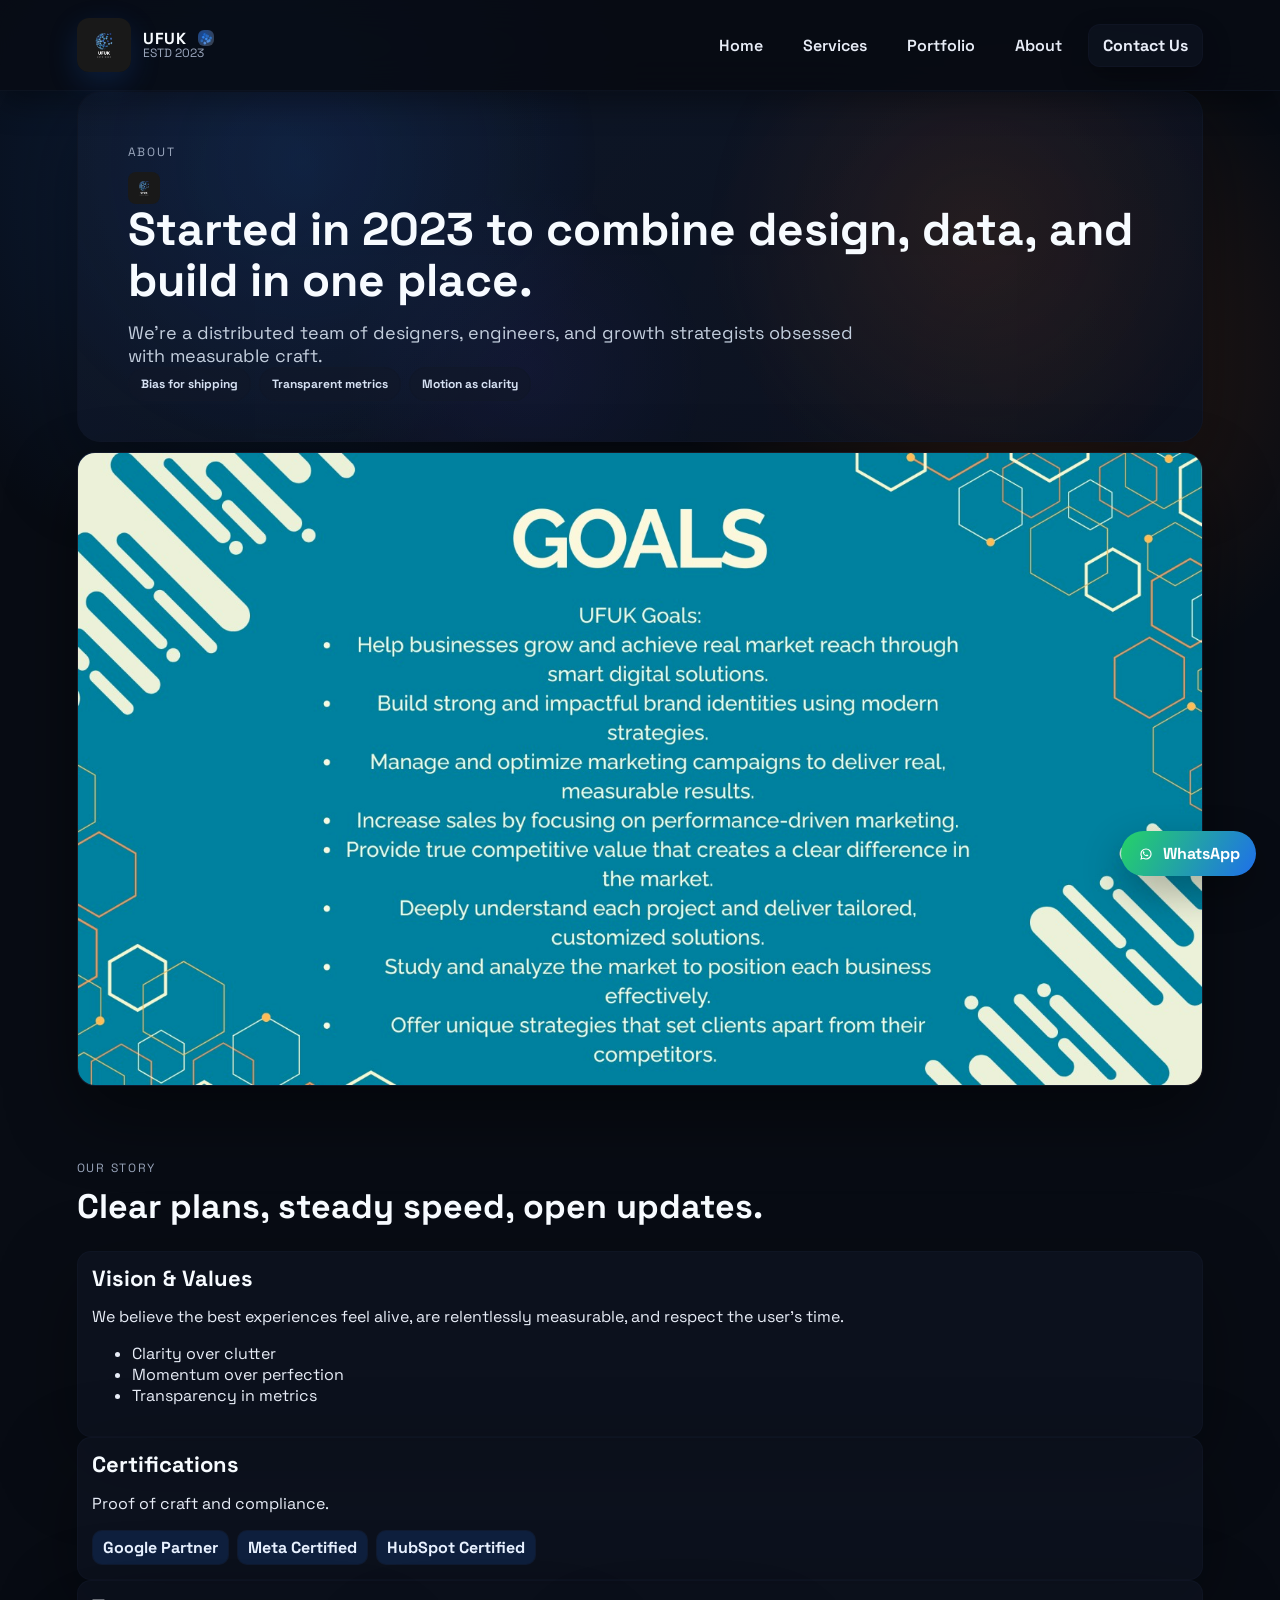
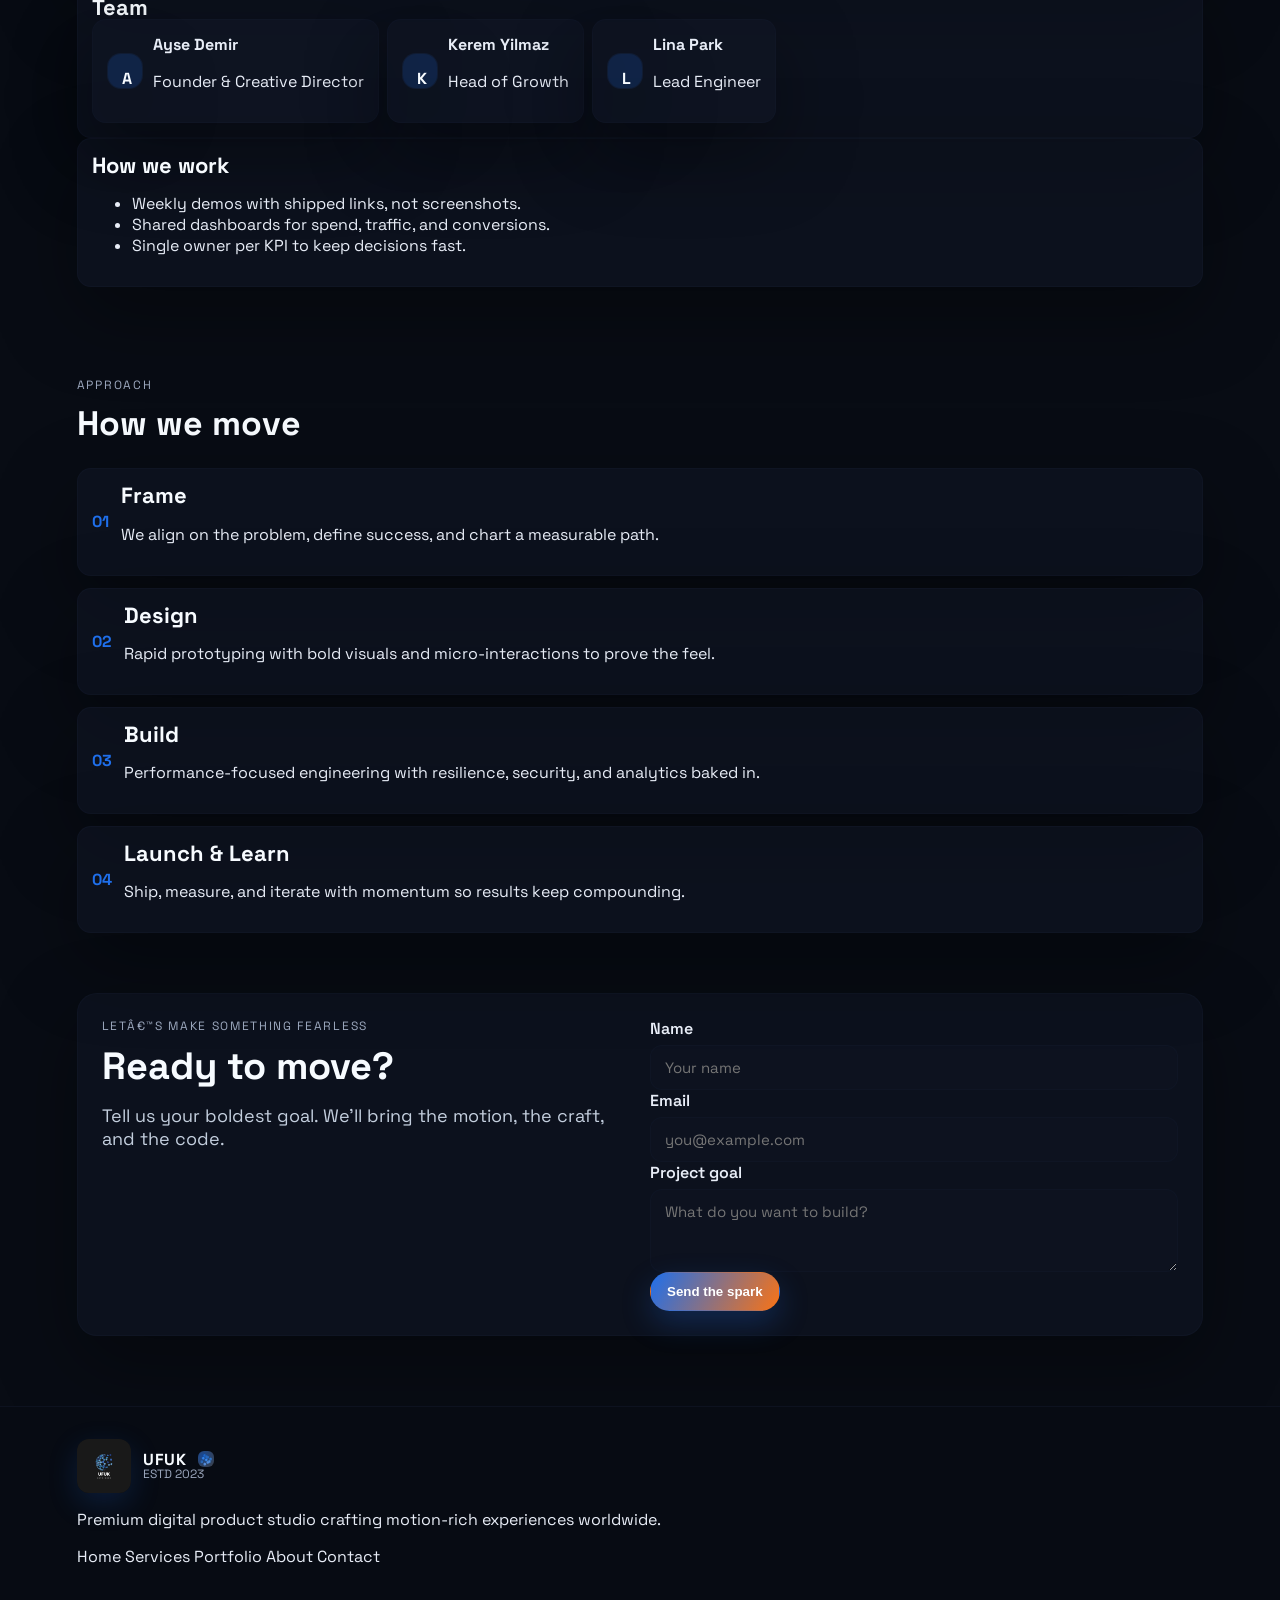
==== commit f90f0604: "update" ====
--- a/about.html
+++ b/about.html
@@ -18,7 +18,7 @@
   <div class="page-wrap">
     <header class="nav">
       <div class="brand">
-        <img src="logo.jpeg" alt="UFUK logo">
+        <img loading="lazy" src="logo.jpeg" alt="UFUK logo">
         <div class="brand-text">
           <span class="brand-name">UFUK <span class="logo-chip" aria-hidden="true"></span></span>
           <span class="brand-sub">ESTD 2023</span>
@@ -38,13 +38,18 @@
         <div class="hero-copy">
           <p class="eyebrow">About</p>
           <h1><img class="inline-logo" src="logo.jpeg" alt="UFUK icon"> Started in 2023 to combine design, data, and build in one place.</h1>
-          <p class="lede">Weâ€™re a distributed team of designers, engineers, and growth strategists obsessed with measurable craft.</p>
+          <p class="lede">We’re a distributed team of designers, engineers, and growth strategists obsessed with measurable craft.</p>
+          <div class="chip-row">
+            <span class="chip">Bias for shipping</span>
+            <span class="chip">Transparent metrics</span>
+            <span class="chip">Motion as clarity</span>
+          </div>
         </div>
       </section>
 
       <section class="section album-strip">
         <div class="album-frame tilt-card">
-          <img src="photo/TL0OQ40ZBvd.png" alt="Landscape marketing cards collage">
+          <img loading="lazy" src="photo/TL0OQ40ZBvd.png" alt="Landscape marketing cards collage">
         </div>
         <div class="album-caption">
           <span class="tag">Album</span>
@@ -102,6 +107,14 @@
               </div>
             </div>
           </div>
+          <div class="about-card">
+            <h3>How we work</h3>
+            <ul>
+              <li>Weekly demos with shipped links, not screenshots.</li>
+              <li>Shared dashboards for spend, traffic, and conversions.</li>
+              <li>Single owner per KPI to keep decisions fast.</li>
+            </ul>
+          </div>
         </div>
       </section>
 
@@ -170,7 +183,7 @@
 
     <footer class="footer">
       <div class="brand">
-        <img src="logo.jpeg" alt="UFUK logo small">
+        <img loading="lazy" src="logo.jpeg" alt="UFUK logo small">
         <div class="brand-text">
           <span class="brand-name">UFUK <span class="logo-chip" aria-hidden="true"></span></span>
           <span class="brand-sub">ESTD 2023</span>
@@ -187,7 +200,14 @@
     </footer>
   </div>
   <script src="script.js"></script>
+<a class='floating-cta' href='https://wa.me/6285122544088' target='_blank' rel='noreferrer'><svg aria-hidden='true' viewBox='0 0 32 32' fill='currentColor'><path d='M16.04 6.04A9.9 9.9 0 0 0 6 15.96c0 1.75.45 3.46 1.31 4.98l-1.39 5.09 5.22-1.37a9.9 9.9 0 0 0 4.9 1.27h.01A9.96 9.96 0 0 0 26 15.97a9.9 9.9 0 0 0-9.96-9.93Zm0 2.05c4.37 0 7.92 3.53 7.92 7.89a7.9 7.9 0 0 1-7.92 7.85 7.9 7.9 0 0 1-4.02-1.09l-.29-.17-3.1.82.83-3.02-.19-.31A7.86 7.86 0 0 1 8.1 16c0-4.36 3.57-7.9 7.94-7.9Zm-3.2 3.54c-.18-.4-.38-.41-.55-.42l-.47-.01c-.16 0-.42.06-.64.31-.22.24-.84.82-.84 2s.86 2.31.98 2.47c.12.16 1.65 2.63 4.07 3.58 2 .79 2.41.64 2.85.6.44-.04 1.4-.57 1.6-1.12.2-.55.2-1.01.14-1.11-.06-.1-.22-.16-.47-.28-.25-.12-1.47-.72-1.7-.8-.23-.08-.4-.12-.57.12-.17.24-.65.8-.8.97-.15.17-.3.18-.55.06-.25-.12-1.03-.38-1.96-1.2-.72-.64-1.2-1.43-1.34-1.67-.14-.24-.01-.37.1-.5.1-.1.25-.27.38-.4.12-.13.17-.22.25-.37.08-.16.04-.3-.02-.42-.06-.12-.54-1.29-.74-1.76Z'/></svg><span>WhatsApp</span></a>
 </body>
 </html>
 
 
+
+
+
+
+
+
--- a/style.css
+++ b/style.css
@@ -716,7 +716,13 @@
     padding: 14px 16px;
   }
   .nav-links {
-    gap: 8px;
+    gap: 6px;
+    flex-wrap: wrap;
+    justify-content: center;
+  }
+  .nav-links a,
+  .nav .pill {
+    padding: 8px 10px;
   }
   .services-page {
     padding: 50px 16px 30px;
@@ -725,7 +731,71 @@
     padding: 18px;
   }
   .services-grid {
-    grid-template-columns: 1fr;
+    grid-template-columns: repeat(auto-fit, minmax(170px, 1fr));
+  }
+  .capsule-grid,
+  .case-grid {
+    grid-template-columns: repeat(auto-fit, minmax(170px, 1fr));
+  }
+  .hero-actions {
+    display: grid;
+    grid-template-columns: repeat(auto-fit, minmax(160px, 1fr));
+    gap: 12px;
+    justify-items: stretch;
+  }
+  .hero-metrics {
+    grid-template-columns: repeat(auto-fit, minmax(150px, 1fr));
+    gap: 12px;
+  }
+  .hero-visual__cta {
+    display: grid;
+    grid-template-columns: repeat(auto-fit, minmax(150px, 1fr));
+    gap: 10px;
+  }
+  .capsule,
+  .case-card,
+  .tilt-card {
+    min-width: 0;
+    width: 100%;
+  }
+  .cta-actions {
+    display: grid;
+    grid-template-columns: repeat(auto-fit, minmax(180px, 1fr));
+    gap: 10px;
+  }
+  .folio-card,
+  .quote-card,
+  .blog-grid {
+    width: 100%;
+  }
+}
+
+/* Floating WhatsApp CTA */
+.floating-cta {
+  position: fixed;
+  right: 16px;
+  bottom: 16px;
+  z-index: 50;
+  display: inline-flex;
+  align-items: center;
+  gap: 8px;
+  padding: 12px 16px;
+  border-radius: 999px;
+  background: linear-gradient(120deg, #25d366, #1f6feb);
+  color: #fff;
+  font-weight: 800;
+  text-decoration: none;
+  box-shadow: 0 16px 40px rgba(0, 0, 0, 0.3);
+}
+.floating-cta svg {
+  width: 18px;
+  height: 18px;
+  flex-shrink: 0;
+}
+@media (min-width: 1000px) {
+  .floating-cta {
+    right: 24px;
+    bottom: 24px;
   }
 }
 .reveal {
